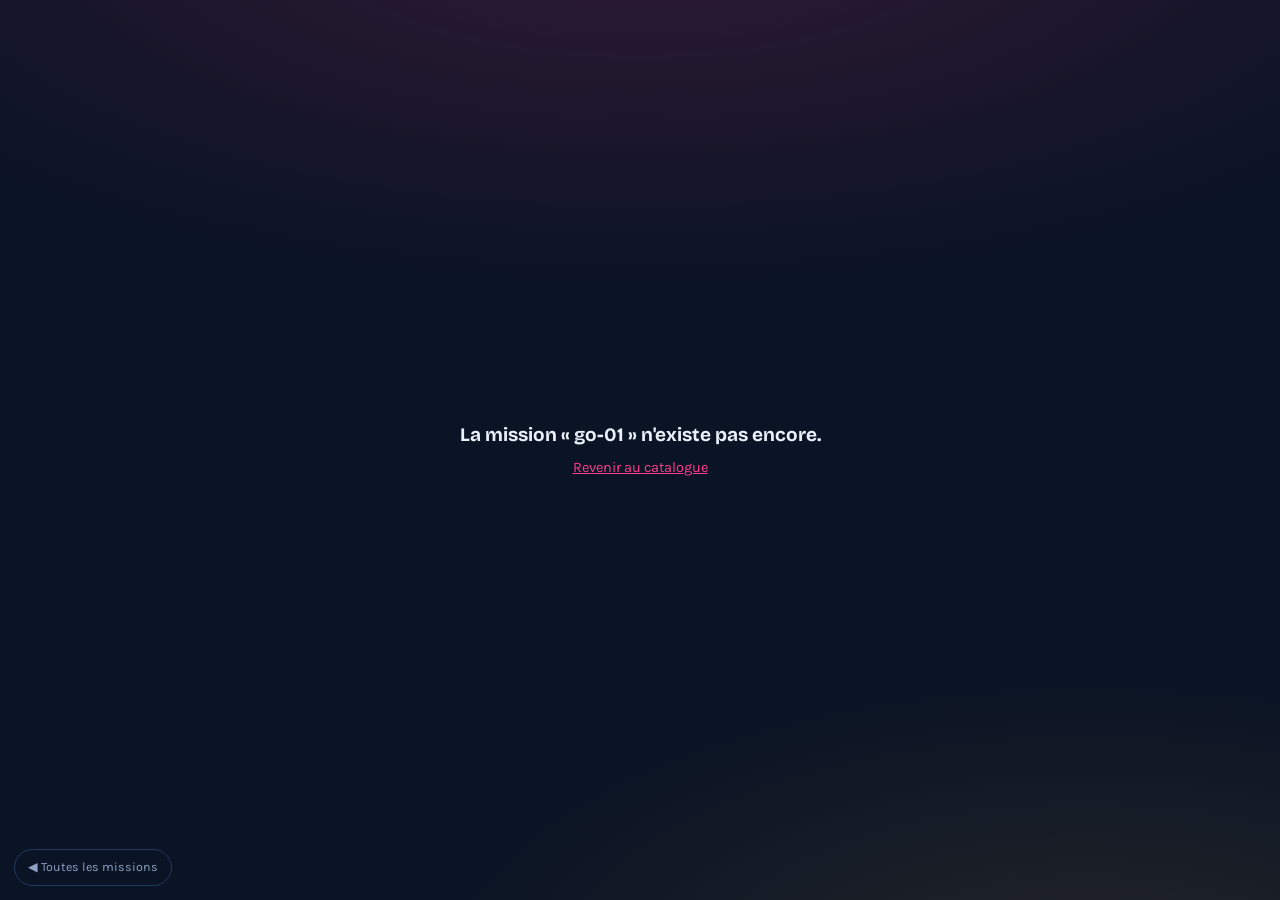
==== jouer.html @ 72991a5f "Add files via upload" ====
<!DOCTYPE html>
<html lang="fr">
<head>
<meta charset="utf-8">
<meta name="viewport" content="width=device-width, initial-scale=1, viewport-fit=cover">
<title>Mission — ORIENS</title>
<link rel="preconnect" href="https://fonts.googleapis.com">
<link rel="preconnect" href="https://fonts.gstatic.com" crossorigin>
<link href="https://fonts.googleapis.com/css2?family=Bricolage+Grotesque:opsz,wght@12..96,500;12..96,700;12..96,800&family=Karla:ital,wght@0,400;0,500;0,700;1,400&family=JetBrains+Mono:wght@400;700&display=swap" rel="stylesheet">
<link rel="stylesheet" href="style.css">
<style>
#chargement{min-height:100vh;display:grid;place-items:center;text-align:center;padding:24px}
#chargement .msg{font-family:'Bricolage Grotesque',sans-serif;font-weight:700;font-size:19px}
#chargement .sous{color:var(--gris);font-size:14.5px;margin-top:8px}
#chargement a{color:var(--neon)}
.retour-hub{position:fixed;left:14px;bottom:14px;z-index:60;font-size:12.5px;padding:8px 13px;
  border:1px solid var(--trait);border-radius:99px;color:var(--gris);background:rgba(11,20,37,.9);
  text-decoration:none;backdrop-filter:blur(6px)}
.retour-hub:hover{border-color:var(--neon);color:#fff}
</style>
</head>
<body>

<div id="chargement"><div>
  <div class="msg" id="msg">Ouverture du dossier…</div>
  <div class="sous" id="sous"></div>
</div></div>

<div id="appli" style="display:none">
<div id="accueil">
  <div class="brief-carte">
    <div class="eyebrow"><span class="puce"></span><span>Mission <b id="a-ref"></b> · en cours</span></div>
    <h1>Sauver <span class="enseigne" id="a-ens"></span></h1>
    <p class="accroche" id="a-role"></p>
    <div class="encart" id="a-situation"></div>
    <div class="enjeux" id="a-enjeux"></div>
    <div class="label" style="margin:22px 0 7px">Votre prénom (facultatif)</div>
    <input class="prenom" id="a-prenom" placeholder="Comment Karim doit-il vous appeler ?" maxlength="18" autocomplete="off">
    <div class="label" style="margin:18px 0 7px">Difficulté</div>
    <div class="niveaux">
      <button class="niv" data-niv="1" aria-pressed="true"><b>Accompagné</b><span>Le plan est donné, un indice vous oriente. Le calcul reste à vous.</span></button>
      <button class="niv" data-niv="2" aria-pressed="false"><b>En autonomie</b><span>Comme à l'examen : ni plan, ni indice de départ.</span></button>
    </div>
    <button class="go" id="a-go">Accepter la mission</button>
  </div>
</div>

<div id="jeu" hidden>
  <div id="bandeau"><div class="bandeau-in">
    <div class="conf">
      <div class="conf-tete"><span class="label">Confiance de Karim</span><span class="v" id="conf-v">55</span></div>
      <div class="jauge"><i id="jauge-i"></i></div>
    </div>
    <span class="chrono" id="chrono">00:00</span>
    <div class="onglets">
      <button class="onglet" id="o-plan">Plan</button>
      <button class="onglet" id="o-outils">Outils</button>
      <button class="onglet" id="o-carnet">Carnet<span class="pastille" id="p-carnet">0</span></button>
    </div>
  </div></div>

  <div class="wrap">
    <div class="section">
      <div class="section-tete"><h2>Ce qui est verrouillé</h2><span class="compte" id="cpt-s"></span></div>
      <p class="aide">Chaque code est un calcul. Vous pouvez consulter les documents à tout moment, y compris pendant un calcul — ça ne coûte rien.</p>
      <div class="serrures" id="serrures"></div>
    </div>
    <div class="section">
      <div class="section-tete"><h2>Les documents</h2><span class="compte" id="cpt-p"></span></div>
      <div class="pieces" id="pieces"></div>
    </div>
    <div class="section" id="zone-fin" hidden>
      <div class="section-tete"><h2>Votre recommandation</h2></div>
      <p class="aide">Tout est ouvert. Karim attend votre réponse.</p>
      <button class="go" id="btn-rapport" style="max-width:360px">Répondre à Karim</button>
    </div>
  </div>
</div>

<div id="modale" role="dialog" aria-modal="true"><div class="boite" id="boite"></div></div>
<div id="neon"><div class="sig" id="neon-txt">Ouvert</div></div>
<div id="gain"></div>
</div>

<a class="retour-hub" href="index.html">◀ Toutes les missions</a>

<script>
/* Charge la mission demandée dans l'adresse (?m=go-01), puis le moteur.
   Les fichiers sont chargés par balise <script> et non par fetch : ça
   fonctionne aussi en ouvrant le fichier depuis une clé USB, hors ligne. */
(function(){
  var id = (new URLSearchParams(location.search)).get("m") || "go-01";
  if(!/^[a-z0-9\-]+$/i.test(id)){ echec("Nom de mission invalide."); return; }

  charger("outils.js", function(){
    charger("missions/" + id + ".js", function(){
      charger("moteur.js", function(){
        document.getElementById("chargement").style.display = "none";
        document.getElementById("appli").style.display = "";
        if(window.MISSION) document.title = "Mission " + MISSION.ref + " — " + MISSION.enseigne;
      }, function(){ echec("Le moteur n'a pas pu être chargé."); });
    }, function(){
      echec("La mission « " + id + " » n'existe pas encore.",
            '<a href="index.html">Revenir au catalogue</a>');
    });
  }, function(){ echec("La boîte à outils n'a pas pu être chargée."); });

  function charger(src, ok, ko){
    var s = document.createElement("script");
    s.src = src; s.onload = ok; s.onerror = ko || ok;
    document.head.appendChild(s);
  }
  function echec(m, sous){
    document.getElementById("msg").textContent = m;
    document.getElementById("sous").innerHTML = sous || "Vérifiez le lien, ou prévenez votre enseignante.";
  }
})();
</script>
</body>
</html>
---- style.css ----
/* ══════════════════════════════════════════════════════════════
   UNIVERS : la boutique la nuit. Bleu nuit, enseigne néon,
   papier de ticket de caisse, ambre pour l'argent.
   ══════════════════════════════════════════════════════════════ */
:root{
  --nuit:#0B1425;
  --vitrine:#131F36;
  --vitrine-2:#1B2C49;
  --trait:#26395C;
  --neon:#FF3D8E;
  --neon-doux:#FF7FB5;
  --ambre:#FFC24A;
  --menthe:#3FD9A4;
  --ticket:#F6F2E9;
  --ticket-2:#E4DDCE;
  --gris:#8FA3C4;
  --r:6px;
}
*{box-sizing:border-box;margin:0;padding:0}
body{
  background:var(--nuit);color:#EAF0FA;
  font-family:'Karla',system-ui,sans-serif;font-size:16px;line-height:1.55;
  -webkit-font-smoothing:antialiased;overflow-x:hidden;min-height:100vh;
}
/* halo de vitrine */
body::before{
  content:"";position:fixed;inset:0;z-index:0;pointer-events:none;
  background:radial-gradient(120% 70% at 50% -10%,rgba(255,61,142,.16),transparent 60%),
             radial-gradient(90% 60% at 85% 110%,rgba(255,194,74,.10),transparent 60%);
}
h1,h2,h3,.dsp{font-family:'Bricolage Grotesque','Karla',sans-serif;font-weight:700;line-height:1.08;letter-spacing:-.015em}
.mono{font-family:'JetBrains Mono',ui-monospace,monospace}
button{font:inherit;color:inherit;background:none;border:none;cursor:pointer}
button:focus-visible,input:focus-visible{outline:2px solid var(--ambre);outline-offset:2px}
.wrap{position:relative;z-index:1;max-width:1060px;margin:0 auto;padding:0 15px 110px}
.label{font-family:'JetBrains Mono',monospace;font-size:10.5px;letter-spacing:.16em;text-transform:uppercase;color:var(--gris)}

/* ── ENSEIGNE NÉON : l'élément signature ── */
.enseigne{
  font-family:'Bricolage Grotesque',sans-serif;font-weight:800;
  color:#fff;text-transform:uppercase;letter-spacing:.02em;
  text-shadow:0 0 6px var(--neon),0 0 18px var(--neon),0 0 42px rgba(255,61,142,.65);
}
@keyframes allumage{
  0%,14%{opacity:.15;text-shadow:none}
  16%,20%{opacity:1}
  22%{opacity:.2;text-shadow:none}
  26%,100%{opacity:1;text-shadow:0 0 6px var(--neon),0 0 20px var(--neon),0 0 50px rgba(255,61,142,.7)}
}

/* ══════════════ ÉCRAN 1 — BRIEF DE MISSION ══════════════ */
#accueil{min-height:100vh;display:flex;align-items:center;justify-content:center;padding:34px 15px}
.brief-carte{width:100%;max-width:580px}
.eyebrow{display:flex;align-items:center;gap:9px;margin-bottom:16px}
.eyebrow .puce{width:7px;height:7px;border-radius:99px;background:var(--menthe);box-shadow:0 0 10px var(--menthe)}
.eyebrow span{font-family:'JetBrains Mono',monospace;font-size:11px;letter-spacing:.16em;text-transform:uppercase;color:var(--menthe)}
#accueil h1{font-size:clamp(34px,9vw,58px);margin-bottom:6px}
#accueil h1 .enseigne{display:block;font-size:clamp(38px,11vw,70px);animation:allumage 2.6s ease-out both}
.accroche{color:var(--gris);font-size:17px;margin:16px 0 24px}
.accroche b{color:#EAF0FA}
.encart{
  background:var(--vitrine);border:1px solid var(--trait);border-radius:var(--r);
  padding:17px;margin-bottom:14px;
}
.encart p{font-size:15px;color:#D3DEEF}
.encart p+p{margin-top:9px}
.enjeux{display:flex;gap:9px;flex-wrap:wrap;margin-top:14px}
.enjeu{flex:1;min-width:96px;background:var(--vitrine-2);border-radius:var(--r);padding:11px 12px}
.enjeu .n{font-family:'Bricolage Grotesque',sans-serif;font-weight:800;font-size:24px;color:var(--ambre);line-height:1}
.enjeu .t{font-size:12px;color:var(--gris);margin-top:3px}
.prenom{width:100%;margin-top:6px;padding:13px 15px;border-radius:var(--r);border:1px solid var(--trait);background:var(--vitrine);color:#EAF0FA;font-size:16px;font-family:inherit}
.prenom::placeholder{color:#61759A}
.niveaux{display:flex;gap:9px;flex-wrap:wrap;margin-top:9px}
.niv{
  flex:1;min-width:150px;text-align:left;background:var(--vitrine);
  border:1px solid var(--trait);padding:13px;border-radius:var(--r);transition:border-color .15s,background .15s;
}
.niv:hover{border-color:var(--neon-doux)}
.niv[aria-pressed="true"]{border-color:var(--neon);background:rgba(255,61,142,.10)}
.niv b{display:block;font-family:'Bricolage Grotesque',sans-serif;font-size:15px}
.niv span{display:block;font-size:12.5px;color:var(--gris);margin-top:2px}
.go{
  width:100%;margin-top:20px;background:var(--neon);color:#fff;
  font-family:'Bricolage Grotesque',sans-serif;font-weight:700;font-size:17px;
  padding:16px;border-radius:var(--r);transition:filter .15s,transform .1s;
  box-shadow:0 8px 30px -8px rgba(255,61,142,.7);
}
.go:hover{filter:brightness(1.1)}
.go:active{transform:translateY(1px)}
.go.calme{background:var(--vitrine-2);color:#EAF0FA;box-shadow:none;border:1px solid var(--trait)}

/* ══════════════ BANDEAU ══════════════ */
#bandeau{position:sticky;top:0;z-index:40;background:rgba(11,20,37,.94);backdrop-filter:blur(10px);border-bottom:1px solid var(--trait)}
.bandeau-in{max-width:1060px;margin:0 auto;padding:9px 15px;display:flex;align-items:center;gap:13px;flex-wrap:wrap}
.conf{flex:1;min-width:135px}
.conf-tete{display:flex;justify-content:space-between;align-items:baseline}
.conf-tete .v{font-family:'JetBrains Mono',monospace;font-size:14px;font-weight:700;color:var(--ambre)}
.jauge{height:6px;background:var(--vitrine-2);border-radius:99px;overflow:hidden;margin-top:4px}
.jauge i{display:block;height:100%;width:55%;background:linear-gradient(90deg,var(--ambre),var(--menthe));transition:width .5s cubic-bezier(.2,.9,.3,1)}
.chrono{font-family:'JetBrains Mono',monospace;font-size:14px;color:var(--gris)}
.onglets{display:flex;gap:6px;margin-left:auto}
.onglet{font-size:12.5px;padding:8px 11px;border:1px solid var(--trait);border-radius:var(--r);color:var(--gris);transition:.15s}
.onglet:hover{border-color:var(--neon-doux);color:#fff}
.pastille{display:inline-block;min-width:17px;padding:0 5px;margin-left:5px;background:var(--neon);color:#fff;border-radius:99px;font-family:'JetBrains Mono',monospace;font-size:10px}

/* gain de confiance flottant */
#gain{position:fixed;z-index:210;left:50%;top:64px;transform:translateX(-50%);display:none;
  font-family:'Bricolage Grotesque',sans-serif;font-weight:800;font-size:26px;color:var(--menthe);
  text-shadow:0 0 16px rgba(63,217,164,.8);pointer-events:none}
#gain.on{display:block;animation:monteGain 1.5s ease-out forwards}
#gain.perte{color:var(--neon-doux);text-shadow:0 0 16px rgba(255,61,142,.6)}
@keyframes monteGain{0%{opacity:0;transform:translate(-50%,14px)}18%{opacity:1;transform:translate(-50%,0)}75%{opacity:1}100%{opacity:0;transform:translate(-50%,-22px)}}

/* ══════════════ SECTIONS ══════════════ */
.section{margin-top:34px}
.section-tete{display:flex;align-items:center;gap:11px;margin-bottom:14px}
.section-tete h2{font-size:20px}
.section-tete .compte{font-family:'JetBrains Mono',monospace;font-size:12px;color:var(--gris);margin-left:auto}
.aide{font-size:14px;color:var(--gris);margin-bottom:14px}

/* ── serrures ── */
.serrures{display:grid;gap:12px;grid-template-columns:repeat(auto-fit,minmax(250px,1fr))}
.serrure{position:relative;background:var(--vitrine);border:1px solid var(--trait);border-radius:var(--r);padding:16px;overflow:hidden}
.serrure.ouverte{border-color:rgba(63,217,164,.55);background:linear-gradient(180deg,rgba(63,217,164,.07),transparent)}
.serrure .obj{font-size:24px;line-height:1;margin-bottom:8px;display:block}
.serrure h3{font-size:16.5px;margin-bottom:5px}
.serrure .dem{font-size:14px;color:var(--gris);min-height:40px}
.serrure .dem i{color:#EAF0FA;font-style:italic}
.act{width:100%;margin-top:13px;background:var(--vitrine-2);border:1px solid var(--trait);
  padding:11px;border-radius:var(--r);font-family:'Bricolage Grotesque',sans-serif;font-weight:700;font-size:14px;transition:.15s}
.act:hover{border-color:var(--neon);background:rgba(255,61,142,.12)}
.act[disabled]{opacity:.4;cursor:not-allowed}
.act[disabled]:hover{border-color:var(--trait);background:var(--vitrine-2)}
.resultat{display:flex;align-items:center;gap:9px;margin-top:12px;font-family:'JetBrains Mono',monospace;font-size:16px;font-weight:700;color:var(--menthe)}
.resultat .ok{width:20px;height:20px;border-radius:99px;background:var(--menthe);color:var(--nuit);display:grid;place-items:center;font-size:12px;flex:none}

/* ── pièces ── */
.pieces{display:grid;gap:11px;grid-template-columns:repeat(auto-fill,minmax(158px,1fr))}
.piece{
  position:relative;background:var(--ticket);color:#1A2233;border-radius:var(--r);
  padding:13px;text-align:left;display:flex;flex-direction:column;min-height:132px;
  box-shadow:0 8px 18px -10px rgba(0,0,0,.8);transition:transform .16s,box-shadow .16s;
}
.piece::before{content:"";position:absolute;left:0;right:0;bottom:0;height:6px;
  background:repeating-linear-gradient(-45deg,var(--ticket) 0 5px,var(--ticket-2) 5px 10px)}
.piece:hover{transform:translateY(-3px);box-shadow:0 16px 26px -12px rgba(0,0,0,.9)}
.piece .num{font-family:'JetBrains Mono',monospace;font-size:10.5px;color:#8A93A5;letter-spacing:.1em}
.piece .titre{font-family:'Bricolage Grotesque',sans-serif;font-weight:700;font-size:15.5px;margin-top:auto;line-height:1.15}
.piece .type{font-size:11.5px;color:#6C7891;margin-top:3px}
.piece.lu::after{content:"lu";position:absolute;right:10px;top:10px;font-family:'JetBrains Mono',monospace;
  font-size:9.5px;letter-spacing:.1em;color:#fff;background:#8A93A5;padding:1px 6px;border-radius:99px}
.piece.scellee{background:var(--vitrine);color:var(--gris);border:1px dashed var(--trait);box-shadow:none;cursor:not-allowed}
.piece.scellee::before{display:none}
.piece.scellee .titre{color:var(--gris);font-size:14px}
.piece.scellee .type{color:#61759A}
.verrou-ic{font-size:22px;margin-top:auto}

/* ══════════════ MODALE ══════════════ */
#modale{position:fixed;inset:0;z-index:100;display:none;background:rgba(5,10,20,.9);padding:14px;overflow-y:auto;align-items:flex-start;justify-content:center}
#modale.on{display:flex}
.boite{width:100%;max-width:620px;margin:auto 0;background:var(--vitrine);border:1px solid var(--trait);
  border-radius:10px;padding:22px 20px;position:relative;box-shadow:0 40px 90px -25px #000;animation:pop .2s ease-out}
@keyframes pop{from{opacity:0;transform:translateY(12px)}to{opacity:1;transform:none}}
.boite.papier{background:var(--ticket);color:#1A2233;border-color:var(--ticket-2)}
.boite.papier .kicker,.boite.papier .label{color:#6C7891}
.fermer{position:absolute;right:11px;top:9px;font-size:25px;line-height:1;color:var(--gris);padding:3px 8px}
.boite.papier .fermer{color:#8A93A5}
.boite h2{font-size:21px;margin-bottom:4px;padding-right:32px}
.kicker{font-family:'JetBrains Mono',monospace;font-size:10.5px;letter-spacing:.14em;text-transform:uppercase;color:var(--gris)}
.barre-retour{display:flex;gap:8px;margin-bottom:14px;flex-wrap:wrap}
.mini{font-size:12.5px;padding:7px 11px;border:1px solid var(--trait);border-radius:99px;color:var(--gris);transition:.15s}
.mini:hover{border-color:var(--neon-doux);color:#fff}
.boite.papier .mini{border-color:var(--ticket-2);color:#6C7891}
.boite.papier .mini:hover{border-color:#1A2233;color:#1A2233}

/* documents */
.doc{margin-top:15px;font-size:15px}
.doc p{margin-bottom:10px}
.doc .manuscrit{border-left:3px solid var(--neon);padding-left:12px;font-style:italic;color:#3B4557}
table.reg{width:100%;border-collapse:collapse;font-family:'JetBrains Mono',monospace;font-size:12.8px;margin:12px 0}
table.reg th{text-align:left;font-family:'Karla',sans-serif;font-size:11px;letter-spacing:.1em;text-transform:uppercase;
  color:#6C7891;border-bottom:1.5px solid #1A2233;padding:5px 6px;font-weight:700}
table.reg td{padding:5px 6px;border-bottom:1px solid var(--ticket-2)}
table.reg td:last-child{text-align:right}
table.reg tr.total td{font-weight:700;border-bottom:2px solid #1A2233}
table.reg tr.sous td{color:#6C7891}
.tag{display:inline-block;font-family:'JetBrains Mono',monospace;font-size:9.5px;letter-spacing:.12em;text-transform:uppercase;
  border:1px solid currentColor;padding:2px 7px;border-radius:99px;color:#8A93A5;margin-top:14px}

/* liste de pièces dans la modale */
.mini-pieces{display:grid;gap:8px;grid-template-columns:1fr;margin-top:12px;max-height:52vh;overflow-y:auto}
.mini-piece{text-align:left;border:1px solid var(--trait);border-radius:var(--r);padding:11px 13px;transition:.15s;display:flex;gap:10px;align-items:center}
.mini-piece:hover{border-color:var(--neon-doux);background:rgba(255,61,142,.07)}
.mini-piece b{font-family:'Bricolage Grotesque',sans-serif;font-size:14.5px;display:block}
.mini-piece span{font-size:12px;color:var(--gris)}
.mini-piece .ic{font-size:19px;flex:none}

/* choix d'outil */
.outils{display:flex;flex-direction:column;gap:9px;margin-top:15px}
.outil{
  text-align:left;border:1px solid var(--trait);border-radius:var(--r);padding:12px 14px;transition:.15s;
}
.outil:hover{border-color:var(--neon);background:rgba(255,61,142,.08)}
.outil b{font-family:'Bricolage Grotesque',sans-serif;font-weight:700;font-size:15px;display:block}
.outil span{font-size:13px;color:var(--gris);display:block;margin-top:3px;line-height:1.4}
.outil.rate{border-color:rgba(255,61,142,.35);opacity:.42;pointer-events:none}
.outil.rate b{text-decoration:line-through}

/* explication d'erreur — le cœur pédagogique */
.explique{border-radius:var(--r);padding:14px;margin-top:14px;background:rgba(255,194,74,.10);border:1px solid rgba(255,194,74,.4)}
.explique .t{font-family:'Bricolage Grotesque',sans-serif;font-weight:700;font-size:14.5px;color:var(--ambre);margin-bottom:6px}
.explique p{font-size:14.5px;color:#E3EAF6}
.explique .ex{margin-top:9px;padding-top:9px;border-top:1px solid rgba(255,194,74,.28);font-size:14px;color:#C9D6EA}
.explique .ex b{color:var(--ambre)}
.boite.papier .explique{background:#FBF0D6;border-color:#E8CE8E}
.boite.papier .explique p{color:#3B4557}
.boite.papier .explique .ex{color:#5A6478;border-top-color:#E8CE8E}
.boite.papier .explique .t,.boite.papier .explique .ex b{color:#9A6B00}

/* formule + saisie */
.formules{background:rgba(255,255,255,.05);border-left:3px solid var(--ambre);border-radius:var(--r);padding:13px;margin:15px 0}
.formules .f{font-family:'JetBrains Mono',monospace;font-size:13.5px;color:#EAF0FA}
.formules .f+.f{margin-top:9px;padding-top:9px;border-top:1px dashed var(--trait)}
.formules .ou{font-family:'Karla',sans-serif;font-size:11px;letter-spacing:.1em;text-transform:uppercase;color:var(--gris);display:block;margin-bottom:3px}
.saisie{display:flex;gap:8px;margin-top:14px}
.saisie input{flex:1;min-width:0;font-family:'JetBrains Mono',monospace;font-size:23px;font-weight:700;
  padding:13px 15px;border:2px solid var(--trait);border-radius:var(--r);background:var(--nuit);color:var(--ambre)}
.saisie input::placeholder{color:#3E5680}
.saisie button{background:var(--neon);color:#fff;padding:0 22px;border-radius:var(--r);font-family:'Bricolage Grotesque',sans-serif;font-weight:700;font-size:15px}
.secousse{animation:sec .32s}
@keyframes sec{0%,100%{transform:none}20%{transform:translateX(-8px)}40%{transform:translateX(7px)}60%{transform:translateX(-4px)}80%{transform:translateX(2px)}}

/* enseigne OUVERT plein écran */
#neon{position:fixed;inset:0;z-index:200;display:none;align-items:center;justify-content:center;pointer-events:none;background:rgba(5,10,20,.55)}
#neon.on{display:flex}
#neon .sig{font-family:'Bricolage Grotesque',sans-serif;font-weight:800;font-size:clamp(46px,15vw,110px);
  color:#fff;text-transform:uppercase;letter-spacing:.04em;
  border:5px solid var(--neon);border-radius:10px;padding:14px 34px;
  box-shadow:0 0 22px var(--neon),inset 0 0 22px rgba(255,61,142,.55);
  animation:allumage 1.25s ease-out both}

/* message de Karim */
.bulle{background:var(--vitrine-2);border-radius:14px 14px 14px 3px;padding:13px 15px;margin-top:13px;font-size:15px;color:#E3EAF6}
.bulle .qui{font-family:'JetBrains Mono',monospace;font-size:10.5px;letter-spacing:.12em;text-transform:uppercase;color:var(--menthe);display:block;margin-bottom:5px}

/* coups de pouce */
.pouce{border-top:1px solid var(--trait);padding-top:12px;margin-top:14px}
.boite.papier .pouce{border-top-color:var(--ticket-2)}
.pouce-btn{width:100%;font-size:13.5px;border:1px dashed var(--trait);padding:10px;border-radius:var(--r);color:var(--gris);transition:.15s}
.pouce-btn:hover{border-style:solid;border-color:var(--ambre);color:var(--ambre)}
.pouce-txt{font-size:14.5px;background:rgba(255,255,255,.05);border-radius:var(--r);padding:11px 13px;margin-top:8px;color:#DCE5F3}
.boite.papier .pouce-txt{background:#EDE7DA;color:#3B4557}

/* boussole : orienter sans donner la réponse */
.boussole{border-radius:var(--r);padding:13px 14px;margin-top:14px;
  background:rgba(63,217,164,.09);border:1px solid rgba(63,217,164,.35)}
.boussole .t{font-family:'Bricolage Grotesque',sans-serif;font-weight:700;font-size:13.5px;color:var(--menthe);margin-bottom:5px}
.boussole p{font-size:14.5px;color:#DCE9F3}
.boussole b{color:#fff}

/* plan */
.etape{text-align:left;border:1px solid var(--trait);border-radius:var(--r);padding:11px 13px;font-size:14.5px;
  display:flex;gap:11px;align-items:flex-start;width:100%}
.etape:hover{border-color:var(--neon-doux)}
.etape .rang{font-family:'JetBrains Mono',monospace;font-weight:700;color:var(--ambre);flex:none}
.liste-v{display:flex;flex-direction:column;gap:8px;margin-top:10px}
.liste-v .etape.pose{background:rgba(255,194,74,.08);border-color:rgba(255,194,74,.4)}
.vide{color:var(--gris);font-size:14px;font-style:italic;margin-top:10px}

/* fiches / lexique */
.fiche{border:1px solid var(--trait);border-radius:var(--r);padding:14px;margin-top:11px}
.fiche h3{font-size:15.5px;margin-bottom:5px}
.fiche .f{font-family:'JetBrains Mono',monospace;font-size:12.5px;color:var(--ambre);margin-bottom:7px}
.fiche p{font-size:14.5px;color:#D3DEEF}
.fiche .ex{font-size:14px;color:var(--gris);margin-top:7px;border-left:2px solid var(--trait);padding-left:10px}
.zone-h5p{border:1px dashed var(--trait);border-radius:var(--r);padding:15px;margin-top:16px}
.carte-lex{border:1px solid var(--trait);border-radius:var(--r);padding:20px;margin-top:13px;min-height:150px;
  display:flex;flex-direction:column;justify-content:center;text-align:center;cursor:pointer}
.carte-lex .terme{font-family:'Bricolage Grotesque',sans-serif;font-weight:700;font-size:21px}
.carte-lex .def{font-size:15px;color:#D3DEEF;margin-top:10px}
.carte-lex .ex{font-size:13.5px;color:var(--ambre);margin-top:9px}

/* QCM */
.choix{display:flex;flex-direction:column;gap:9px;margin-top:15px}
.choix button{text-align:left;border:1px solid var(--trait);border-radius:var(--r);padding:13px 15px;font-size:14.5px;transition:.15s}
.choix button:hover{border-color:var(--neon-doux)}
.choix button.bon{border-color:var(--menthe);background:rgba(63,217,164,.13)}
.choix button.mauvais{border-color:rgba(255,61,142,.4);opacity:.5}

/* fin */
.bilan{display:grid;gap:10px;grid-template-columns:repeat(auto-fit,minmax(120px,1fr));margin:18px 0}
.stat{border:1px solid var(--trait);border-radius:var(--r);padding:13px}
.stat .v{font-family:'Bricolage Grotesque',sans-serif;font-weight:800;font-size:27px;color:var(--ambre);line-height:1.1}
.recap{list-style:none;font-size:14.5px;margin-top:8px}
.recap li{padding:8px 0;border-bottom:1px solid var(--trait);display:flex;gap:10px}
.recap li::before{content:"→";color:var(--neon-doux);flex:none}

@media (max-width:560px){
  .pieces{grid-template-columns:repeat(auto-fill,minmax(140px,1fr))}
  .onglets{width:100%;margin-left:0}
  .onglet{flex:1;text-align:center;padding:9px 4px;font-size:12px}
}
@media (prefers-reduced-motion:reduce){*{animation-duration:.01ms !important;transition-duration:.01ms !important}}

/* ══════════ ACTES ══════════ */
.actes{display:flex;flex-direction:column;gap:20px}
.acte{border:1px solid var(--trait);border-radius:10px;padding:16px;background:rgba(19,31,54,.5)}
.acte.scelle{opacity:.45;border-style:dashed}
.acte-tete{display:flex;align-items:baseline;gap:10px;margin-bottom:6px}
.acte-num{font-family:'JetBrains Mono',monospace;font-size:10.5px;letter-spacing:.16em;text-transform:uppercase;color:var(--neon)}
.acte-tete h3{font-size:17px}
.acte-intro{font-size:14.5px;color:var(--gris);margin-bottom:14px;max-width:62ch}

/* ══════════ ÉPREUVES ══════════ */
.consigne{font-size:14.5px;color:var(--gris);margin-top:8px;line-height:1.5}
.avance{font-family:'JetBrains Mono',monospace;font-size:11px;letter-spacing:.1em;color:var(--gris);margin-top:14px}

/* classer */
.poste{display:flex;align-items:center;gap:12px;background:var(--ticket);color:#1a2233;
  border-radius:var(--r);padding:15px 16px;margin-top:8px}
.poste-nom{font-family:'Bricolage Grotesque',sans-serif;font-weight:700;font-size:16.5px;flex:1}
.poste-val{font-size:15px;font-weight:700;color:#3b4557}
.cats{display:grid;gap:8px;grid-template-columns:1fr 1fr;margin-top:14px}
.cat{text-align:left;border:1px solid var(--trait);border-radius:var(--r);padding:11px 12px;transition:.15s}
.cat:hover{border-color:var(--neon);background:rgba(255,61,142,.08)}
.cat b{display:block;font-family:'Bricolage Grotesque',sans-serif;font-size:13.5px;line-height:1.2}
.cat span{display:block;font-size:11.5px;color:var(--gris);margin-top:4px;line-height:1.35}
@media (max-width:480px){.cats{grid-template-columns:1fr}}

/* associer */
.code-piste{display:flex;gap:8px;justify-content:center;margin-top:16px}
.code-piste span{width:44px;height:56px;display:grid;place-items:center;font-size:24px;font-weight:700;
  border:2px solid var(--trait);border-radius:var(--r);color:var(--gris);background:var(--nuit)}
.code-piste span.trouve{border-color:var(--ambre);color:var(--ambre)}
.termes{display:flex;gap:8px;flex-wrap:wrap}
.terme{border:1px solid var(--trait);border-radius:99px;padding:8px 14px;font-size:14px;
  font-family:'Bricolage Grotesque',sans-serif;font-weight:700;transition:.15s}
.terme:hover{border-color:var(--neon-doux)}
.terme.actif{border-color:var(--ambre);background:rgba(255,194,74,.14);color:var(--ambre)}
.terme.ok{opacity:.35;pointer-events:none;border-color:var(--menthe);color:var(--menthe)}
.defs{display:flex;flex-direction:column;gap:8px}
.def{text-align:left;border:1px solid var(--trait);border-radius:var(--r);padding:11px 13px;font-size:14px;transition:.15s}
.def:hover{border-color:var(--neon);background:rgba(255,61,142,.07)}
.code-final{text-align:center;font-size:44px;font-weight:700;letter-spacing:.18em;color:var(--ambre);
  margin:20px 0;text-shadow:0 0 22px rgba(255,194,74,.5)}

/* reconstituer */
.doc-abime{background:var(--ticket);color:#1a2233;border-radius:var(--r);padding:16px;margin-top:15px;position:relative}
.doc-abime::after{content:"";position:absolute;left:0;right:0;bottom:0;height:9px;
  background:repeating-linear-gradient(-52deg,var(--ticket) 0 7px,transparent 7px 13px)}
.champ-doc{width:112px;text-align:right;font-size:14px;font-weight:700;padding:5px 8px;
  border:2px dashed var(--neon);border-radius:4px;background:#fff;color:#1a2233}
.champ-doc:focus{border-style:solid;outline:none}
.note-doc{font-size:13px;color:#6c7891;margin-top:10px}

/* interroger */
.gens{display:flex;flex-direction:column;gap:9px;margin-top:16px}
.gens-c{display:flex;gap:12px;align-items:center;text-align:left;border:1px solid var(--trait);
  border-radius:var(--r);padding:12px 14px;transition:.15s}
.gens-c:hover{border-color:var(--neon);background:rgba(255,61,142,.07)}
.gens-c .ic{font-size:24px;flex:none}
.gens-c b{display:block;font-family:'Bricolage Grotesque',sans-serif;font-size:15.5px}
.gens-c span span{font-size:12.5px;color:var(--gris)}
.questions{display:flex;flex-direction:column;gap:8px;margin-top:10px}
.q-btn{text-align:left;border:1px dashed var(--trait);border-radius:var(--r);padding:11px 13px;
  font-size:14px;color:#d3deef;transition:.15s}
.q-btn:hover{border-style:solid;border-color:var(--neon);background:rgba(255,61,142,.07)}
.q-btn[disabled]{opacity:.3;cursor:not-allowed}
.echange{margin-top:14px}
.echange .q{font-size:13.5px;color:var(--gris);font-style:italic;margin-bottom:5px}
.echange .q::before{content:"— "}
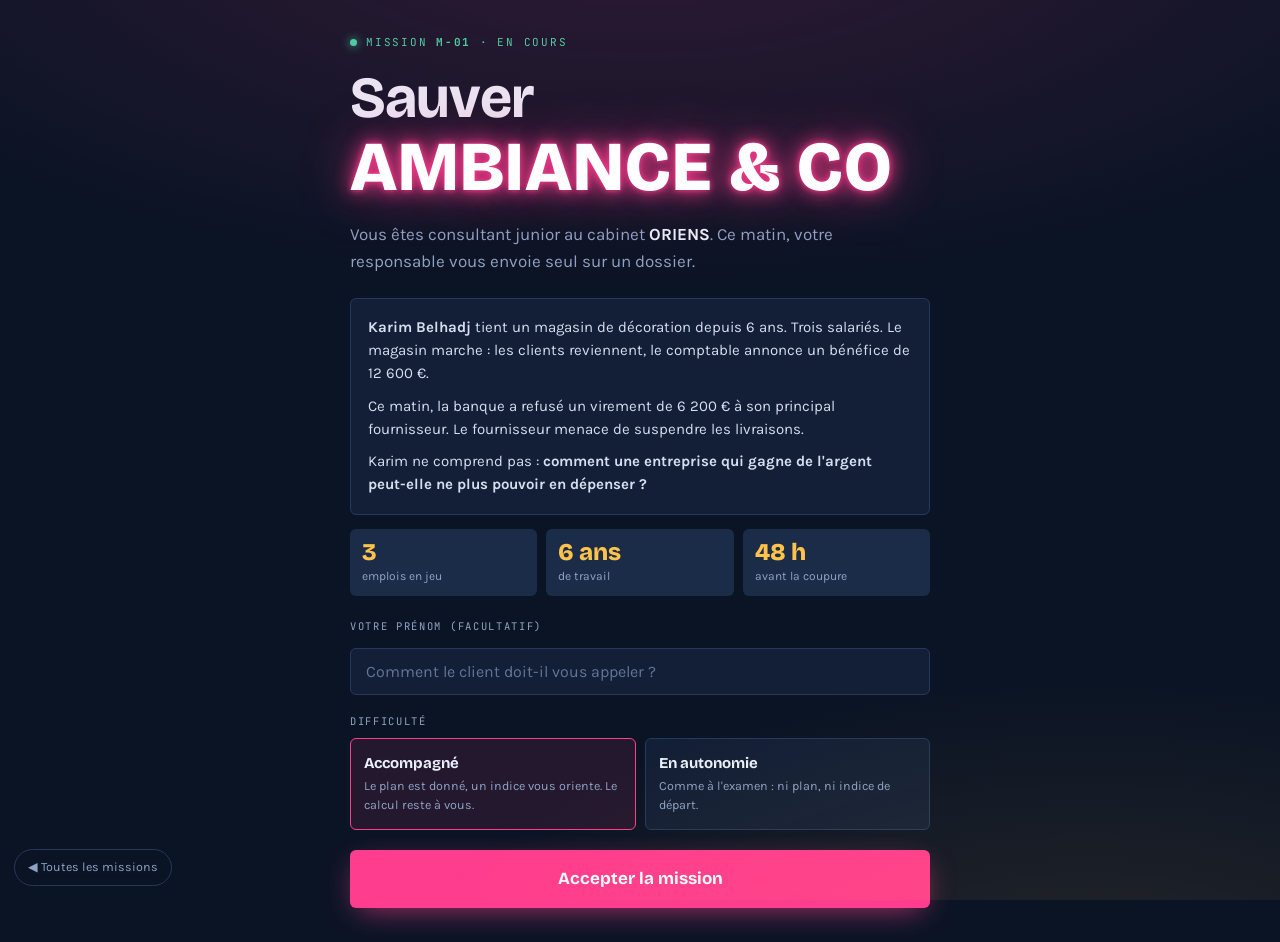
==== commit b50c311f: "Update jouer.html" ====
--- a/jouer.html
+++ b/jouer.html
@@ -35,7 +35,7 @@
     <div class="encart" id="a-situation"></div>
     <div class="enjeux" id="a-enjeux"></div>
     <div class="label" style="margin:22px 0 7px">Votre prénom (facultatif)</div>
-    <input class="prenom" id="a-prenom" placeholder="Comment Karim doit-il vous appeler ?" maxlength="18" autocomplete="off">
+    <input class="prenom" id="a-prenom" placeholder="Comment le client doit-il vous appeler ?" maxlength="18" autocomplete="off">
     <div class="label" style="margin:18px 0 7px">Difficulté</div>
     <div class="niveaux">
       <button class="niv" data-niv="1" aria-pressed="true"><b>Accompagné</b><span>Le plan est donné, un indice vous oriente. Le calcul reste à vous.</span></button>
@@ -48,7 +48,7 @@
 <div id="jeu" hidden>
   <div id="bandeau"><div class="bandeau-in">
     <div class="conf">
-      <div class="conf-tete"><span class="label">Confiance de Karim</span><span class="v" id="conf-v">55</span></div>
+      <div class="conf-tete"><span class="label">Confiance de ORIENS </span><span class="v" id="conf-v">55</span></div>
       <div class="jauge"><i id="jauge-i"></i></div>
     </div>
     <span class="chrono" id="chrono">00:00</span>
@@ -71,8 +71,8 @@
     </div>
     <div class="section" id="zone-fin" hidden>
       <div class="section-tete"><h2>Votre recommandation</h2></div>
-      <p class="aide">Tout est ouvert. Karim attend votre réponse.</p>
-      <button class="go" id="btn-rapport" style="max-width:360px">Répondre à Karim</button>
+      <p class="aide">Tout est ouvert. ORIENS attend votre réponse.</p>
+      <button class="go" id="btn-rapport" style="max-width:360px">Répondre à ORIENS</button>
     </div>
   </div>
 </div>
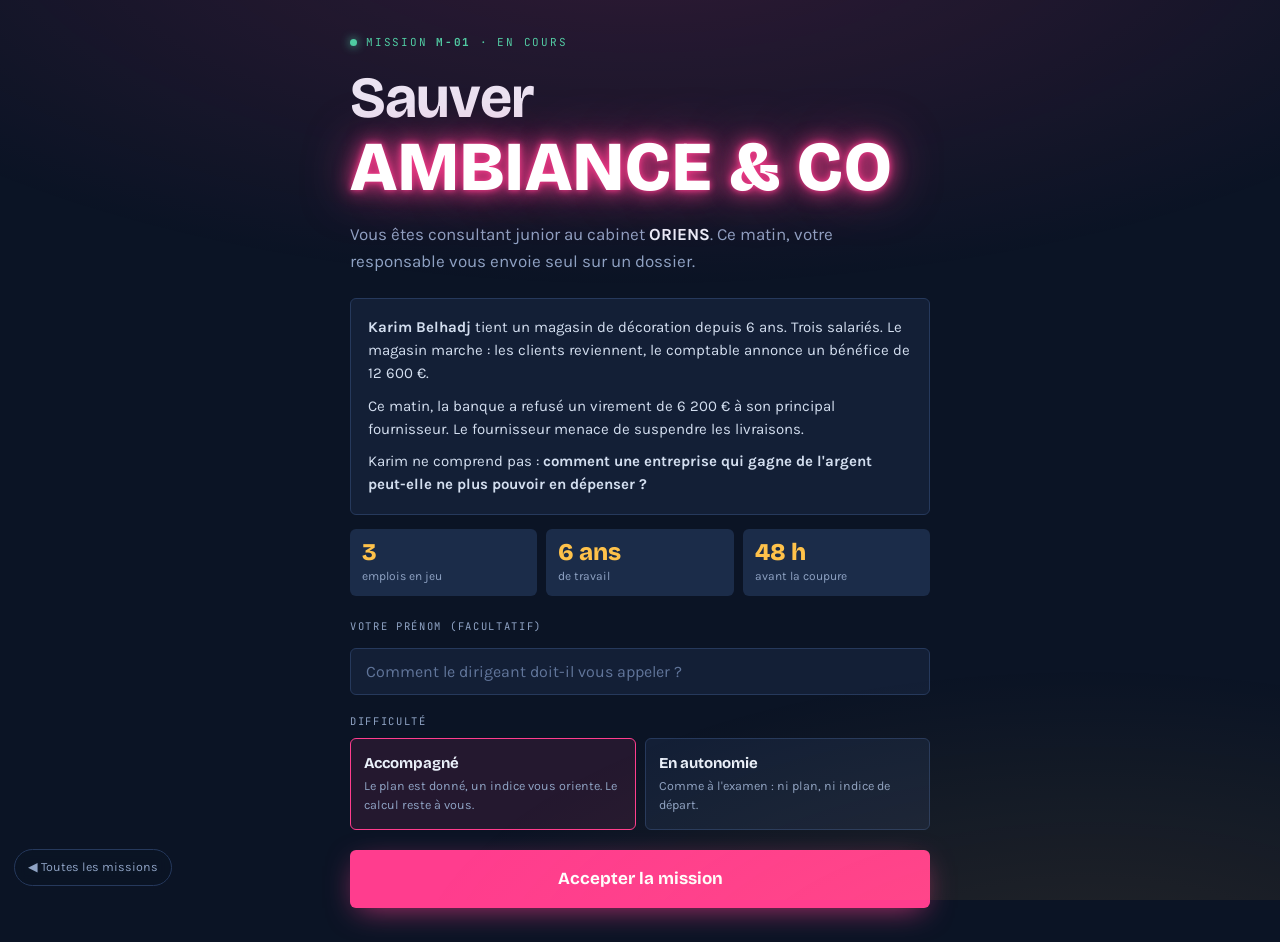
==== commit 07a15c47: "Add files via upload" ====
--- a/jouer.html
+++ b/jouer.html
@@ -35,7 +35,7 @@
     <div class="encart" id="a-situation"></div>
     <div class="enjeux" id="a-enjeux"></div>
     <div class="label" style="margin:22px 0 7px">Votre prénom (facultatif)</div>
-    <input class="prenom" id="a-prenom" placeholder="Comment le client doit-il vous appeler ?" maxlength="18" autocomplete="off">
+    <input class="prenom" id="a-prenom" placeholder="Votre prénom" maxlength="18" autocomplete="off">
     <div class="label" style="margin:18px 0 7px">Difficulté</div>
     <div class="niveaux">
       <button class="niv" data-niv="1" aria-pressed="true"><b>Accompagné</b><span>Le plan est donné, un indice vous oriente. Le calcul reste à vous.</span></button>
@@ -48,7 +48,7 @@
 <div id="jeu" hidden>
   <div id="bandeau"><div class="bandeau-in">
     <div class="conf">
-      <div class="conf-tete"><span class="label">Confiance de ORIENS </span><span class="v" id="conf-v">55</span></div>
+      <div class="conf-tete"><span class="label" id="lbl-conf">Confiance</span><span class="v" id="conf-v">55</span></div>
       <div class="jauge"><i id="jauge-i"></i></div>
     </div>
     <span class="chrono" id="chrono">00:00</span>
@@ -71,8 +71,8 @@
     </div>
     <div class="section" id="zone-fin" hidden>
       <div class="section-tete"><h2>Votre recommandation</h2></div>
-      <p class="aide">Tout est ouvert. ORIENS attend votre réponse.</p>
-      <button class="go" id="btn-rapport" style="max-width:360px">Répondre à ORIENS</button>
+      <p class="aide" id="lbl-attente">Tout est ouvert.</p>
+      <button class="go" id="btn-rapport" style="max-width:360px">Répondre</button>
     </div>
   </div>
 </div>
